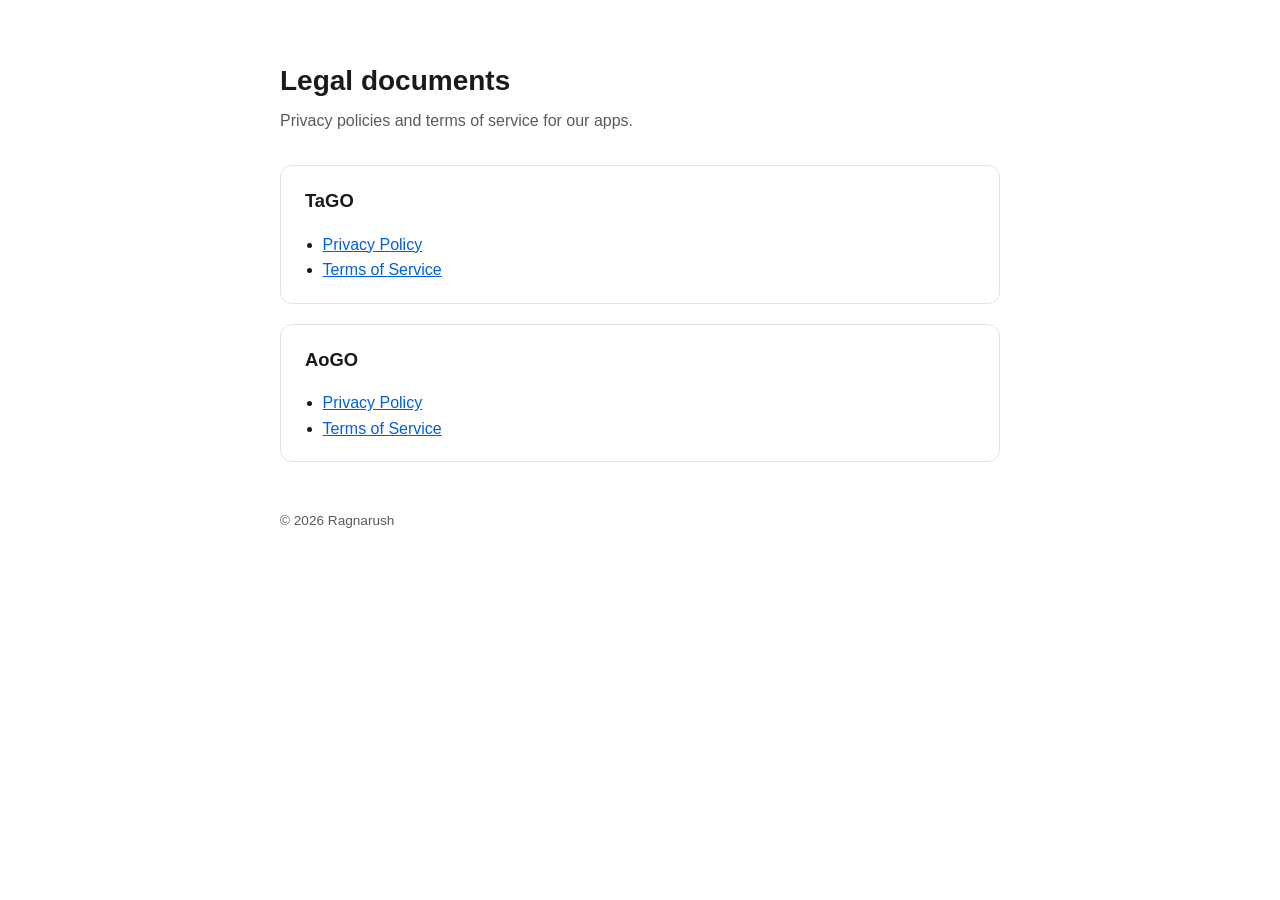
==== index.html @ 55cd1fd9 "Correct header text from 'AOGO' to 'AoGO'" ====
<!doctype html>
<html lang="en">
<head>
  <meta charset="utf-8">
  <meta name="viewport" content="width=device-width, initial-scale=1">
  <title>Legal — Ragnarush</title>
  <link rel="stylesheet" href="style.css">
</head>
<body>
  <main>
    <h1>Legal documents</h1>
    <p class="subtitle">Privacy policies and terms of service for our apps.</p>

    <section class="app-section">
      <h2>TaGO</h2>
      <ul>
        <li><a href="tago/privacy.html">Privacy Policy</a></li>
        <li><a href="tago/terms.html">Terms of Service</a></li>
      </ul>
    </section>

    <section class="app-section">
      <h2>AoGO</h2>
      <ul>
        <li><a href="aogo/privacy.html">Privacy Policy</a></li>
        <li><a href="aogo/terms.html">Terms of Service</a></li>
      </ul>
    </section>

    <footer>&copy; <span id="year"></span> Ragnarush</footer>
  </main>
  <script>document.getElementById('year').textContent = new Date().getFullYear();</script>
</body>
</html>
---- style.css ----
:root {
  color-scheme: light dark;
  --bg: #ffffff;
  --fg: #1a1a1a;
  --muted: #5a5a5a;
  --link: #0060df;
  --border: #e2e2e2;
}

@media (prefers-color-scheme: dark) {
  :root {
    --bg: #14161a;
    --fg: #f0f0f0;
    --muted: #a0a0a0;
    --link: #6fb0ff;
    --border: #2a2c30;
  }
}

* { box-sizing: border-box; }

body {
  margin: 0;
  padding: 2.5rem 1.5rem 4rem;
  background: var(--bg);
  color: var(--fg);
  font-family: -apple-system, BlinkMacSystemFont, "Segoe UI", Roboto, Helvetica, Arial, sans-serif;
  line-height: 1.6;
}

main {
  max-width: 720px;
  margin: 0 auto;
}

h1 {
  font-size: 1.75rem;
  margin-bottom: 0.25rem;
}

h2 {
  font-size: 1.15rem;
  margin-top: 2rem;
}

.subtitle {
  color: var(--muted);
  margin-top: 0;
  margin-bottom: 2rem;
}

a {
  color: var(--link);
}

.back {
  display: inline-block;
  margin-bottom: 1.5rem;
  font-size: 0.9rem;
}

.app-section {
  border: 1px solid var(--border);
  border-radius: 12px;
  padding: 1.25rem 1.5rem;
  margin-bottom: 1.25rem;
}

.app-section h2 {
  margin-top: 0;
}

.app-section ul {
  padding-left: 1.1rem;
  margin-bottom: 0;
}

footer {
  margin-top: 3rem;
  color: var(--muted);
  font-size: 0.85rem;
}
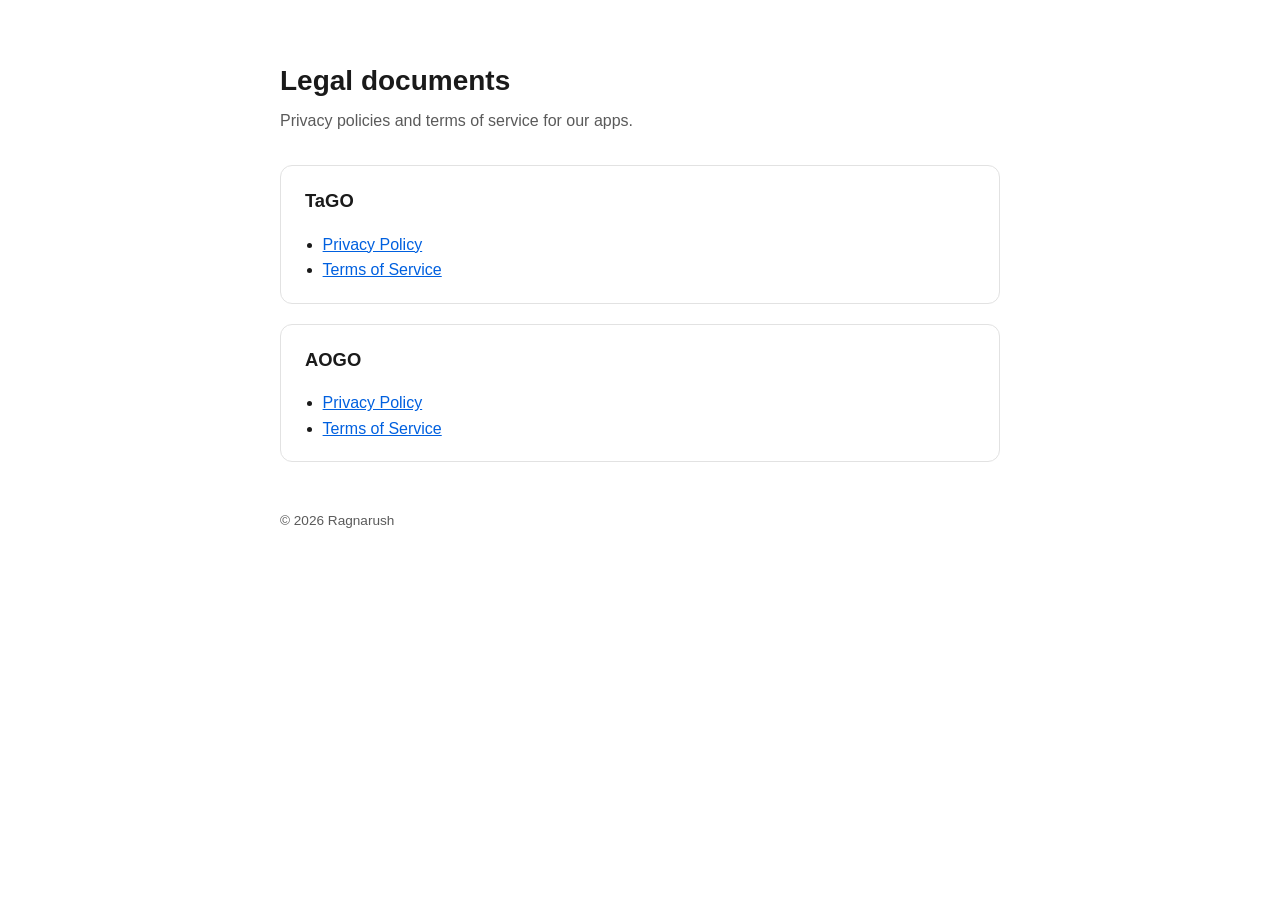
==== commit 39ae5259: "Transfer real SoumissionGO privacy/CGU content into legal/aogo/, rebrand to AOGO Replaces the placeh" ====
--- a/index.html
+++ b/index.html
@@ -20,7 +20,7 @@
     </section>
 
     <section class="app-section">
-      <h2>AoGO</h2>
+      <h2>AOGO</h2>
       <ul>
         <li><a href="aogo/privacy.html">Privacy Policy</a></li>
         <li><a href="aogo/terms.html">Terms of Service</a></li>
--- a/style.css
+++ b/style.css
@@ -75,6 +75,33 @@
   margin-bottom: 0;
 }
 
+.callout {
+  background: var(--border);
+  border-left: 3px solid var(--link);
+  padding: 1rem 1.25rem;
+  border-radius: 4px;
+  margin: 0 0 1rem;
+  font-size: 0.95rem;
+}
+
+table {
+  width: 100%;
+  border-collapse: collapse;
+  margin: 0 0 1rem;
+  font-size: 0.92rem;
+}
+
+th, td {
+  text-align: left;
+  padding: 0.6rem 0.75rem;
+  border-bottom: 1px solid var(--border);
+  vertical-align: top;
+}
+
+th {
+  font-weight: 700;
+}
+
 footer {
   margin-top: 3rem;
   color: var(--muted);
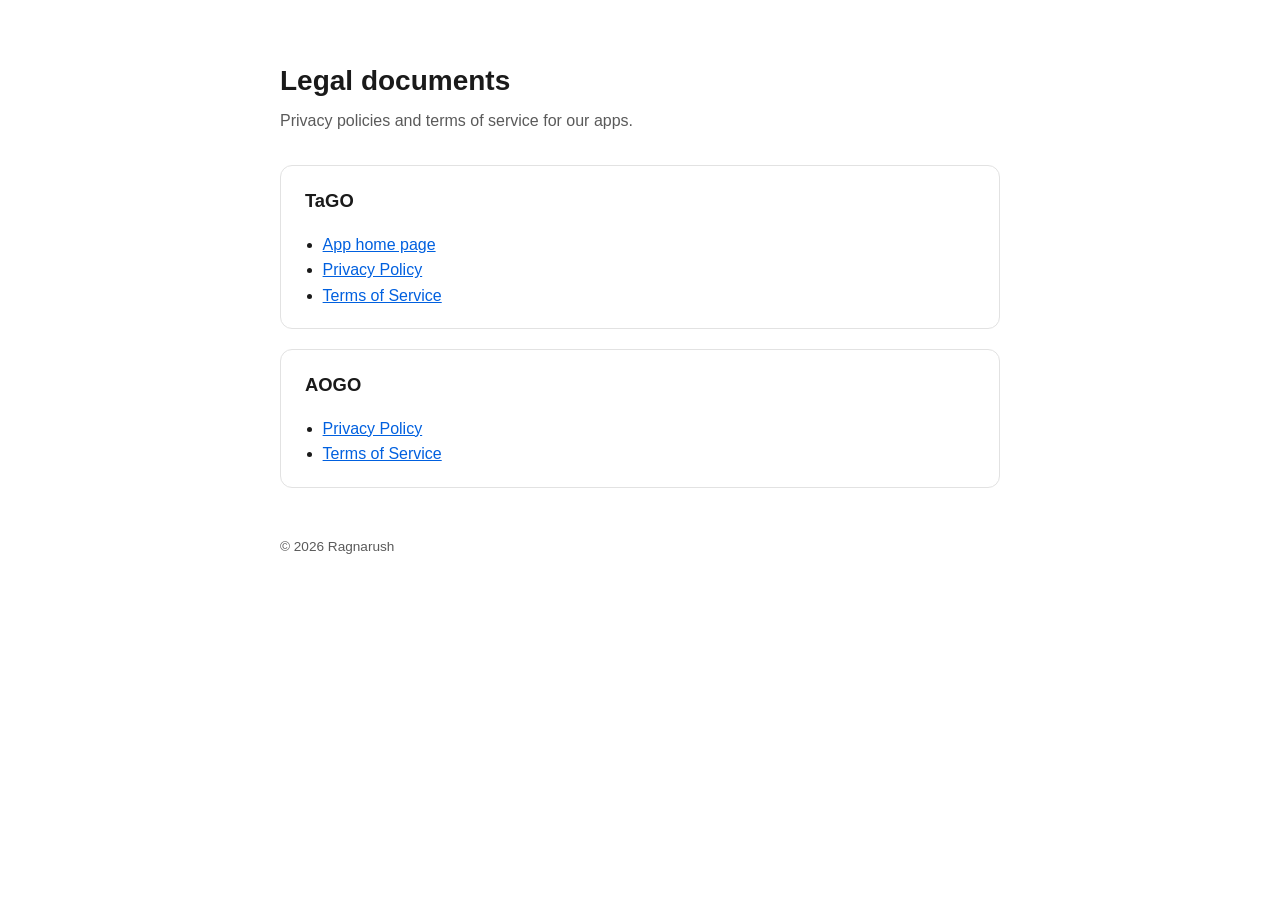
==== commit 09e5e7e9: "tago: a real home page, so the consent screen stops calling the policy one The Google OAuth consent " ====
--- a/index.html
+++ b/index.html
@@ -14,6 +14,7 @@
     <section class="app-section">
       <h2>TaGO</h2>
       <ul>
+        <li><a href="tago/">App home page</a></li>
         <li><a href="tago/privacy.html">Privacy Policy</a></li>
         <li><a href="tago/terms.html">Terms of Service</a></li>
       </ul>
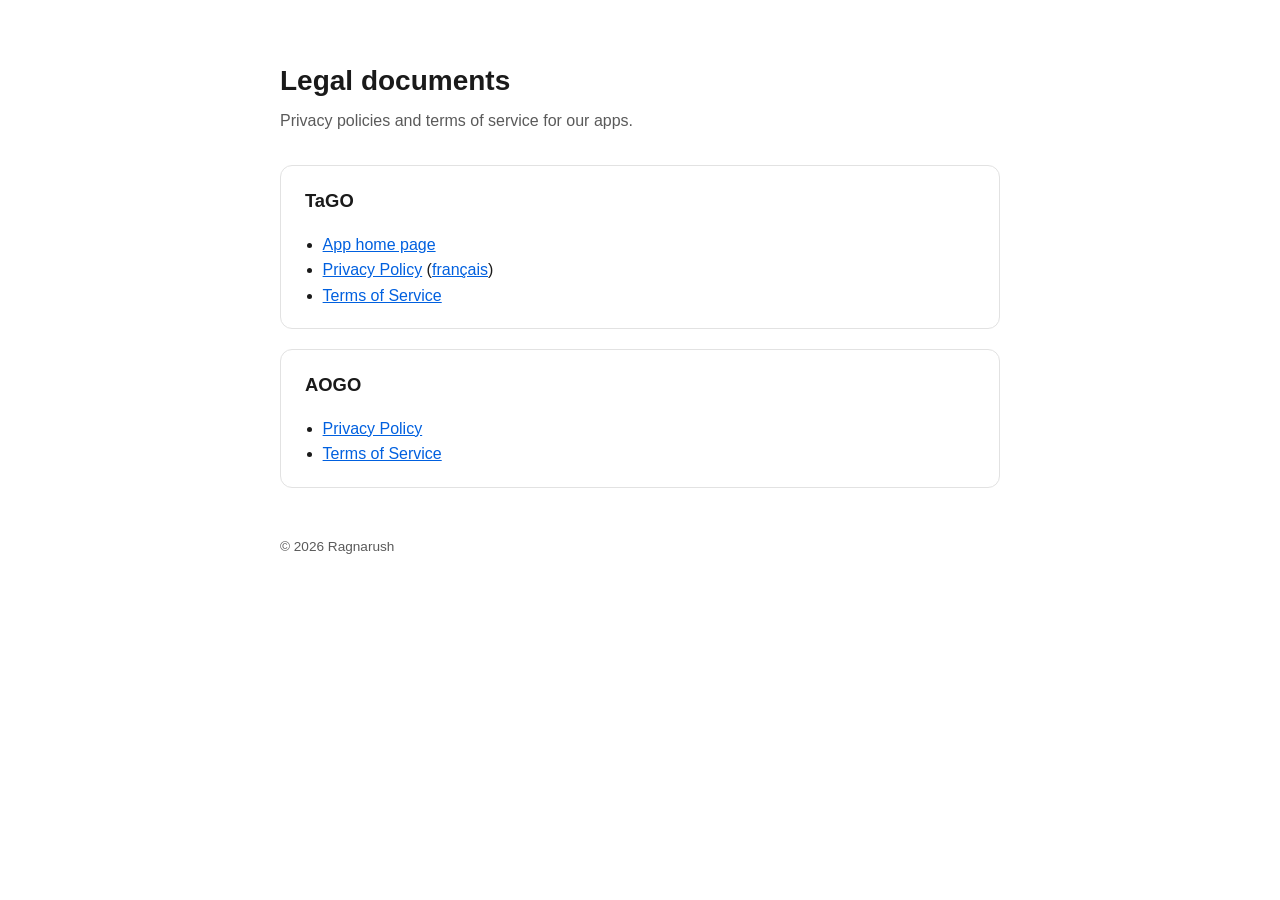
==== commit 42aef2d9: "tago: English version of the privacy policy A faithful translation of privacy.html, which prevails i" ====
--- a/index.html
+++ b/index.html
@@ -15,7 +15,7 @@
       <h2>TaGO</h2>
       <ul>
         <li><a href="tago/">App home page</a></li>
-        <li><a href="tago/privacy.html">Privacy Policy</a></li>
+        <li><a href="tago/privacy-en.html">Privacy Policy</a> (<a href="tago/privacy.html" hreflang="fr-CA" lang="fr-CA">français</a>)</li>
         <li><a href="tago/terms.html">Terms of Service</a></li>
       </ul>
     </section>
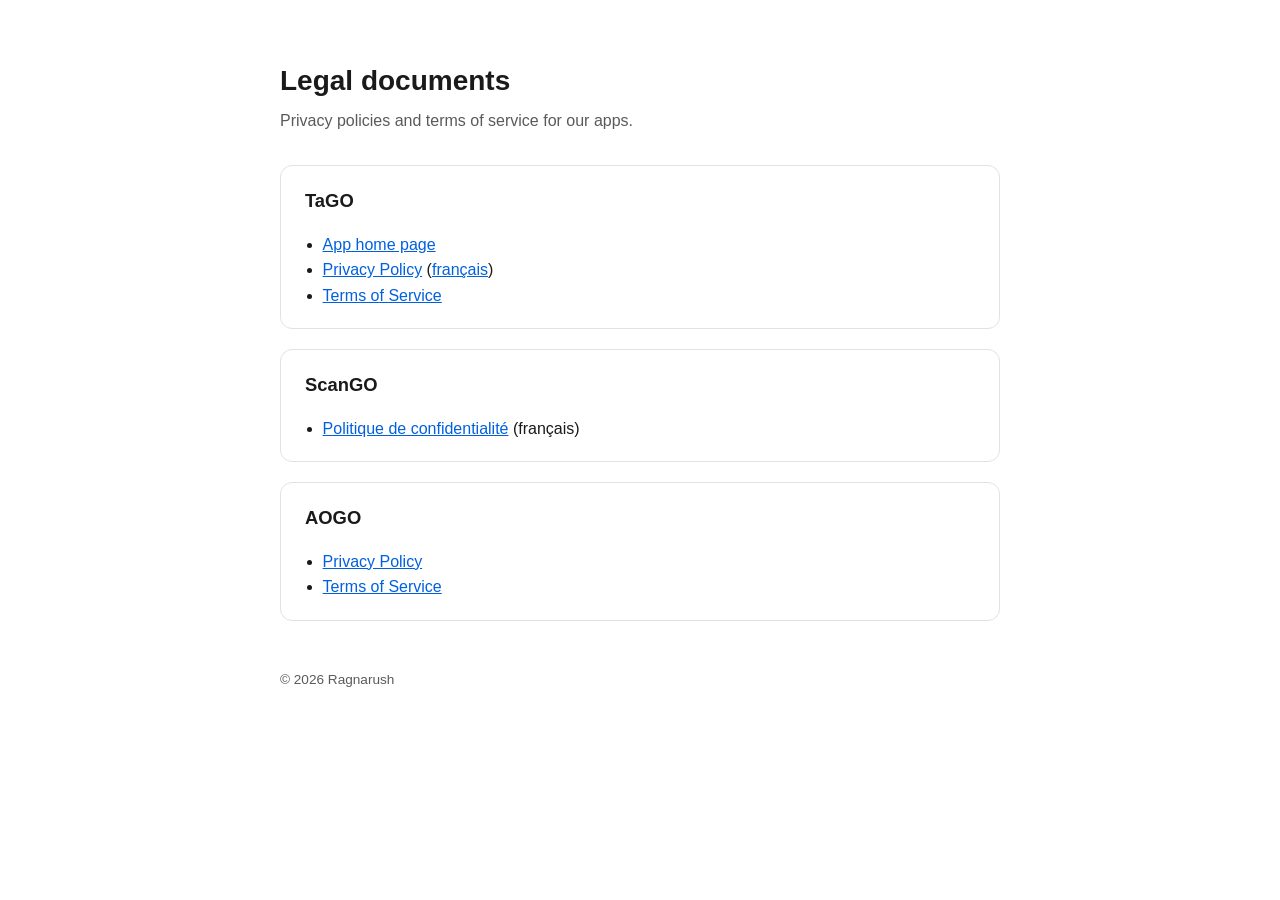
==== commit e8d43c67: "scango: privacy policy First policy for ScanGO, ahead of its closed Alpha test: everything stays on " ====
--- a/index.html
+++ b/index.html
@@ -14,9 +14,16 @@
     <section class="app-section">
       <h2>TaGO</h2>
       <ul>
-        <li><a href="tago/">App home page</a></li>
+        <li><a href="https://tagoapp.ca/">App home page</a></li>
         <li><a href="tago/privacy-en.html">Privacy Policy</a> (<a href="tago/privacy.html" hreflang="fr-CA" lang="fr-CA">français</a>)</li>
         <li><a href="tago/terms.html">Terms of Service</a></li>
+      </ul>
+    </section>
+
+    <section class="app-section">
+      <h2>ScanGO</h2>
+      <ul>
+        <li><a href="scango/privacy.html" hreflang="fr-CA" lang="fr-CA">Politique de confidentialité</a> (français)</li>
       </ul>
     </section>
 
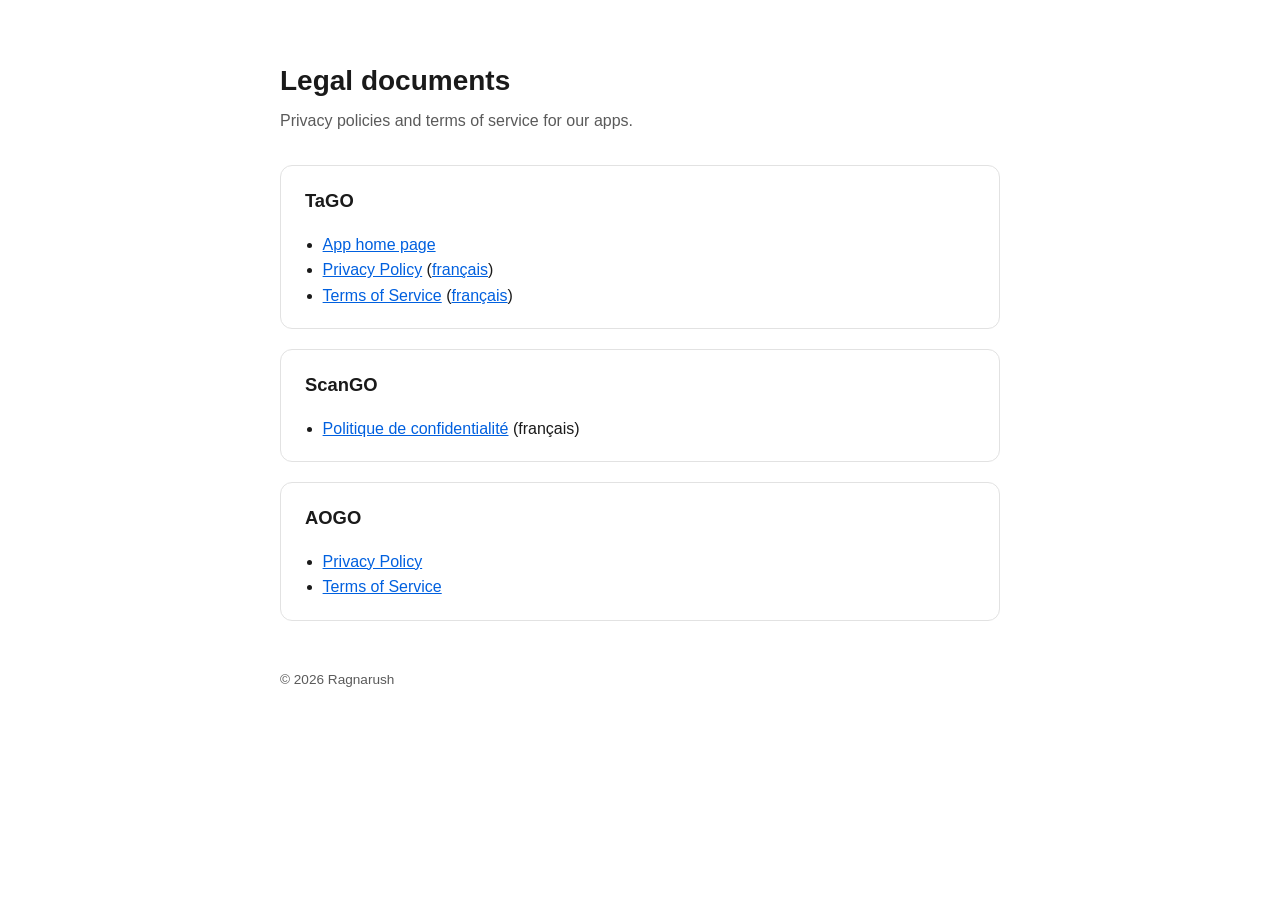
==== commit 94081c8b: "TAGO terms as of 2026-10-22: estimates, diligence, maintenance, acceptance gate; English page Co-Aut" ====
--- a/index.html
+++ b/index.html
@@ -16,7 +16,7 @@
       <ul>
         <li><a href="https://tagoapp.ca/">App home page</a></li>
         <li><a href="tago/privacy-en.html">Privacy Policy</a> (<a href="tago/privacy.html" hreflang="fr-CA" lang="fr-CA">français</a>)</li>
-        <li><a href="tago/terms.html">Terms of Service</a></li>
+        <li><a href="tago/terms-en.html">Terms of Service</a> (<a href="tago/terms.html" hreflang="fr-CA" lang="fr-CA">français</a>)</li>
       </ul>
     </section>
 
